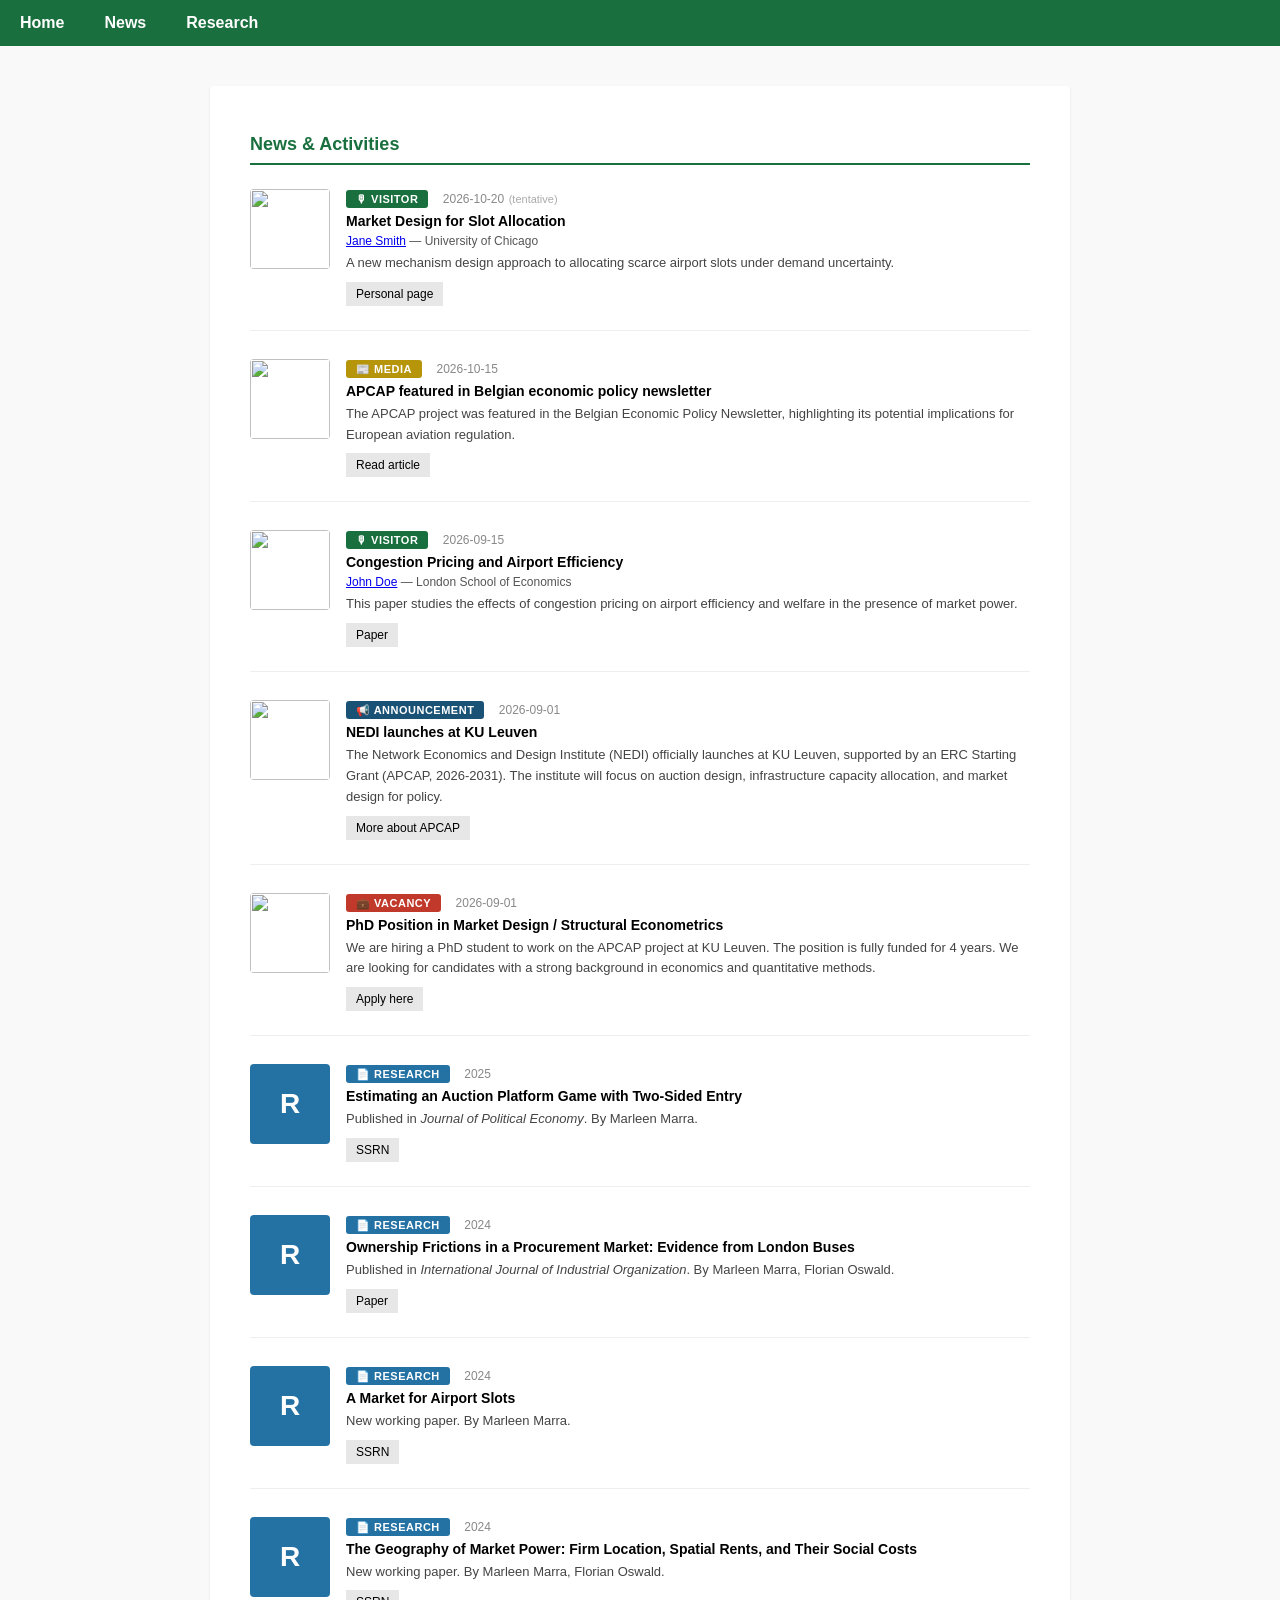
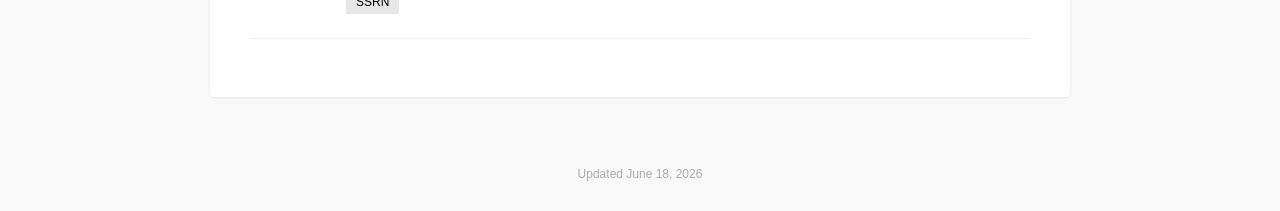
==== news.html @ 7d99cda6 "NEDI: news with color-coded items" ====
<!DOCTYPE html>
<html>
<head>
<title>NEDI — News</title>
<meta charset="UTF-8">
<meta name="viewport" content="width=device-width, initial-scale=1">
<style>
* { box-sizing: border-box; }
body { font-family: Arial, sans-serif; margin: 0; background: #f9f9f9; }
.navbar { display: flex; background-color: #196f3d; }
.navbar a { color: white; padding: 14px 20px; text-decoration: none; font-weight: bold; }
.navbar a:hover { background-color: #145a32; }
.container { max-width: 860px; margin: 40px auto; background: white;
              padding: 30px 40px; border-radius: 4px;
              box-shadow: 0 1px 3px rgba(0,0,0,0.08); }
h3 { font-size: 18px; border-bottom: 2px solid #196f3d;
      padding-bottom: 8px; margin-bottom: 24px; color: #196f3d; }
.btn { background-color: #e7e7e7; border: none; color: black;
       padding: 5px 10px; font-size: 12px; cursor: pointer;
       text-decoration: none; display: inline-block; }
.btn:hover { background-color: #d0d0d0; }
.footer { text-align: center; padding: 30px; color: #aaa; font-size: 12px; }
@media (max-width: 900px) {
    .container { padding: 20px; }
}
</style>
</head>
<body>
<div class="navbar">
  <a href="index.html">Home</a>
  <a href="news.html">News</a>
  <a href="outputs.html">Research</a>
</div>
<div class="container">
  <h3>News &amp; Activities</h3>
<div style="display:flex;gap:16px;margin-bottom:28px;padding-bottom:24px;
            border-bottom:1px solid #eee;align-items:flex-start;">
  <img src="pics/news/speaker_placeholder.png" alt="" style="width:80px;height:80px;object-fit:cover;border-radius:4px;flex-shrink:0;">
  <div style="flex:1;">
    <div style="margin-bottom:6px;">
      <span style="background:#196f3d;color:white;padding:3px 10px;border-radius:3px;font-size:11px;font-weight:bold;letter-spacing:0.5px;text-transform:uppercase;">🎙 visitor</span>
      <span style="color:#888;font-size:12px;margin-left:10px;">2026-10-20</span>
       <span style="color:#aaa;font-size:11px;">(tentative)</span>
    </div>
    <div style="font-weight:bold;font-size:14px;margin-bottom:5px;">Market Design for Slot Allocation</div>
    <div style="font-size:12px;color:#555;margin-bottom:5px;"><a href="https://example.com/janesmith" target="_blank">Jane Smith</a> &mdash; University of Chicago</div>
    <div style="font-size:13px;color:#444;line-height:1.6;">A new mechanism design approach to allocating scarce airport slots under demand uncertainty.
</div>
    <div style="margin-top:8px;"><a href="https://example.com/janesmith" target="_blank" class="btn">Personal page</a></div>
  </div>
</div>
<div style="display:flex;gap:16px;margin-bottom:28px;padding-bottom:24px;
            border-bottom:1px solid #eee;align-items:flex-start;">
  <img src="pics/news/news_placeholder.png" alt="" style="width:80px;height:80px;object-fit:cover;border-radius:4px;flex-shrink:0;">
  <div style="flex:1;">
    <div style="margin-bottom:6px;">
      <span style="background:#b7950b;color:white;padding:3px 10px;border-radius:3px;font-size:11px;font-weight:bold;letter-spacing:0.5px;text-transform:uppercase;">📰 media</span>
      <span style="color:#888;font-size:12px;margin-left:10px;">2026-10-15</span>
      
    </div>
    <div style="font-weight:bold;font-size:14px;margin-bottom:5px;">APCAP featured in Belgian economic policy newsletter</div>
    <div style="font-size:13px;color:#444;line-height:1.6;">The APCAP project was featured in the Belgian Economic Policy Newsletter, highlighting its potential implications for European aviation regulation.
</div>
    <div style="margin-top:8px;"><a href="https://example.com/article" target="_blank" class="btn">Read article</a></div>
  </div>
</div>
<div style="display:flex;gap:16px;margin-bottom:28px;padding-bottom:24px;
            border-bottom:1px solid #eee;align-items:flex-start;">
  <img src="pics/news/speaker_placeholder.png" alt="" style="width:80px;height:80px;object-fit:cover;border-radius:4px;flex-shrink:0;">
  <div style="flex:1;">
    <div style="margin-bottom:6px;">
      <span style="background:#196f3d;color:white;padding:3px 10px;border-radius:3px;font-size:11px;font-weight:bold;letter-spacing:0.5px;text-transform:uppercase;">🎙 visitor</span>
      <span style="color:#888;font-size:12px;margin-left:10px;">2026-09-15</span>
      
    </div>
    <div style="font-weight:bold;font-size:14px;margin-bottom:5px;">Congestion Pricing and Airport Efficiency</div>
    <div style="font-size:12px;color:#555;margin-bottom:5px;"><a href="https://example.com/johndoe" target="_blank">John Doe</a> &mdash; London School of Economics</div>
    <div style="font-size:13px;color:#444;line-height:1.6;">This paper studies the effects of congestion pricing on airport efficiency and welfare in the presence of market power.
</div>
    <div style="margin-top:8px;"><a href="https://papers.ssrn.com/example" target="_blank" class="btn">Paper</a></div>
  </div>
</div>
<div style="display:flex;gap:16px;margin-bottom:28px;padding-bottom:24px;
            border-bottom:1px solid #eee;align-items:flex-start;">
  <img src="pics/news/news_placeholder.png" alt="" style="width:80px;height:80px;object-fit:cover;border-radius:4px;flex-shrink:0;">
  <div style="flex:1;">
    <div style="margin-bottom:6px;">
      <span style="background:#1a5276;color:white;padding:3px 10px;border-radius:3px;font-size:11px;font-weight:bold;letter-spacing:0.5px;text-transform:uppercase;">📢 announcement</span>
      <span style="color:#888;font-size:12px;margin-left:10px;">2026-09-01</span>
      
    </div>
    <div style="font-weight:bold;font-size:14px;margin-bottom:5px;">NEDI launches at KU Leuven</div>
    <div style="font-size:13px;color:#444;line-height:1.6;">The Network Economics and Design Institute (NEDI) officially launches at KU Leuven, supported by an ERC Starting Grant (APCAP, 2026-2031). The institute will focus on auction design, infrastructure capacity allocation, and market design for policy.
</div>
    <div style="margin-top:8px;"><a href="https://research.kuleuven.be/EU/p/he/p1/erc/apcap" target="_blank" class="btn">More about APCAP</a></div>
  </div>
</div>
<div style="display:flex;gap:16px;margin-bottom:28px;padding-bottom:24px;
            border-bottom:1px solid #eee;align-items:flex-start;">
  <img src="pics/news/news_placeholder.png" alt="" style="width:80px;height:80px;object-fit:cover;border-radius:4px;flex-shrink:0;">
  <div style="flex:1;">
    <div style="margin-bottom:6px;">
      <span style="background:#c0392b;color:white;padding:3px 10px;border-radius:3px;font-size:11px;font-weight:bold;letter-spacing:0.5px;text-transform:uppercase;">💼 vacancy</span>
      <span style="color:#888;font-size:12px;margin-left:10px;">2026-09-01</span>
      
    </div>
    <div style="font-weight:bold;font-size:14px;margin-bottom:5px;">PhD Position in Market Design / Structural Econometrics</div>
    <div style="font-size:13px;color:#444;line-height:1.6;">We are hiring a PhD student to work on the APCAP project at KU Leuven. The position is fully funded for 4 years. We are looking for candidates with a strong background in economics and quantitative methods.
</div>
    <div style="margin-top:8px;"><a href="#" target="_blank" class="btn">Apply here</a></div>
  </div>
</div>
<div style="display:flex;gap:16px;margin-bottom:28px;padding-bottom:24px;
            border-bottom:1px solid #eee;align-items:flex-start;">
  <div style="width:80px;height:80px;border-radius:4px;flex-shrink:0;background:#2471a3;display:flex;align-items:center;justify-content:center;color:white;font-size:28px;font-weight:bold;">R</div>
  <div style="flex:1;">
    <div style="margin-bottom:6px;">
      <span style="background:#2471a3;color:white;padding:3px 10px;border-radius:3px;font-size:11px;font-weight:bold;letter-spacing:0.5px;text-transform:uppercase;">📄 research</span>
      <span style="color:#888;font-size:12px;margin-left:10px;">2025</span>
      
    </div>
    <div style="font-weight:bold;font-size:14px;margin-bottom:5px;">Estimating an Auction Platform Game with Two-Sided Entry</div>
    <div style="font-size:13px;color:#444;line-height:1.6;">Published in <em>Journal of Political Economy</em>. By Marleen Marra.</div>
    <div style="margin-top:8px;"><a href="https://papers.ssrn.com/sol3/papers.cfm?abstract_id=4879222" target="_blank" class="btn">SSRN</a></div>
  </div>
</div>
<div style="display:flex;gap:16px;margin-bottom:28px;padding-bottom:24px;
            border-bottom:1px solid #eee;align-items:flex-start;">
  <div style="width:80px;height:80px;border-radius:4px;flex-shrink:0;background:#2471a3;display:flex;align-items:center;justify-content:center;color:white;font-size:28px;font-weight:bold;">R</div>
  <div style="flex:1;">
    <div style="margin-bottom:6px;">
      <span style="background:#2471a3;color:white;padding:3px 10px;border-radius:3px;font-size:11px;font-weight:bold;letter-spacing:0.5px;text-transform:uppercase;">📄 research</span>
      <span style="color:#888;font-size:12px;margin-left:10px;">2024</span>
      
    </div>
    <div style="font-weight:bold;font-size:14px;margin-bottom:5px;">Ownership Frictions in a Procurement Market: Evidence from London Buses</div>
    <div style="font-size:13px;color:#444;line-height:1.6;">Published in <em>International Journal of Industrial Organization</em>. By Marleen Marra, Florian Oswald.</div>
    <div style="margin-top:8px;"><a href="https://www.sciencedirect.com/science/article/pii/S0167718724000353" target="_blank" class="btn">Paper</a></div>
  </div>
</div>
<div style="display:flex;gap:16px;margin-bottom:28px;padding-bottom:24px;
            border-bottom:1px solid #eee;align-items:flex-start;">
  <div style="width:80px;height:80px;border-radius:4px;flex-shrink:0;background:#2471a3;display:flex;align-items:center;justify-content:center;color:white;font-size:28px;font-weight:bold;">R</div>
  <div style="flex:1;">
    <div style="margin-bottom:6px;">
      <span style="background:#2471a3;color:white;padding:3px 10px;border-radius:3px;font-size:11px;font-weight:bold;letter-spacing:0.5px;text-transform:uppercase;">📄 research</span>
      <span style="color:#888;font-size:12px;margin-left:10px;">2024</span>
      
    </div>
    <div style="font-weight:bold;font-size:14px;margin-bottom:5px;">A Market for Airport Slots</div>
    <div style="font-size:13px;color:#444;line-height:1.6;">New working paper. By Marleen Marra.</div>
    <div style="margin-top:8px;"><a href="https://papers.ssrn.com/sol3/papers.cfm?abstract_id=4948006" target="_blank" class="btn">SSRN</a></div>
  </div>
</div>
<div style="display:flex;gap:16px;margin-bottom:28px;padding-bottom:24px;
            border-bottom:1px solid #eee;align-items:flex-start;">
  <div style="width:80px;height:80px;border-radius:4px;flex-shrink:0;background:#2471a3;display:flex;align-items:center;justify-content:center;color:white;font-size:28px;font-weight:bold;">R</div>
  <div style="flex:1;">
    <div style="margin-bottom:6px;">
      <span style="background:#2471a3;color:white;padding:3px 10px;border-radius:3px;font-size:11px;font-weight:bold;letter-spacing:0.5px;text-transform:uppercase;">📄 research</span>
      <span style="color:#888;font-size:12px;margin-left:10px;">2024</span>
      
    </div>
    <div style="font-weight:bold;font-size:14px;margin-bottom:5px;">The Geography of Market Power: Firm Location, Spatial Rents, and Their Social Costs</div>
    <div style="font-size:13px;color:#444;line-height:1.6;">New working paper. By Marleen Marra, Florian Oswald.</div>
    <div style="margin-top:8px;"><a href="https://papers.ssrn.com/sol3/papers.cfm?abstract_id=6946158" target="_blank" class="btn">SSRN</a></div>
  </div>
</div>

</div>
<div class="footer">Updated June 18, 2026</div>
</body>
</html>
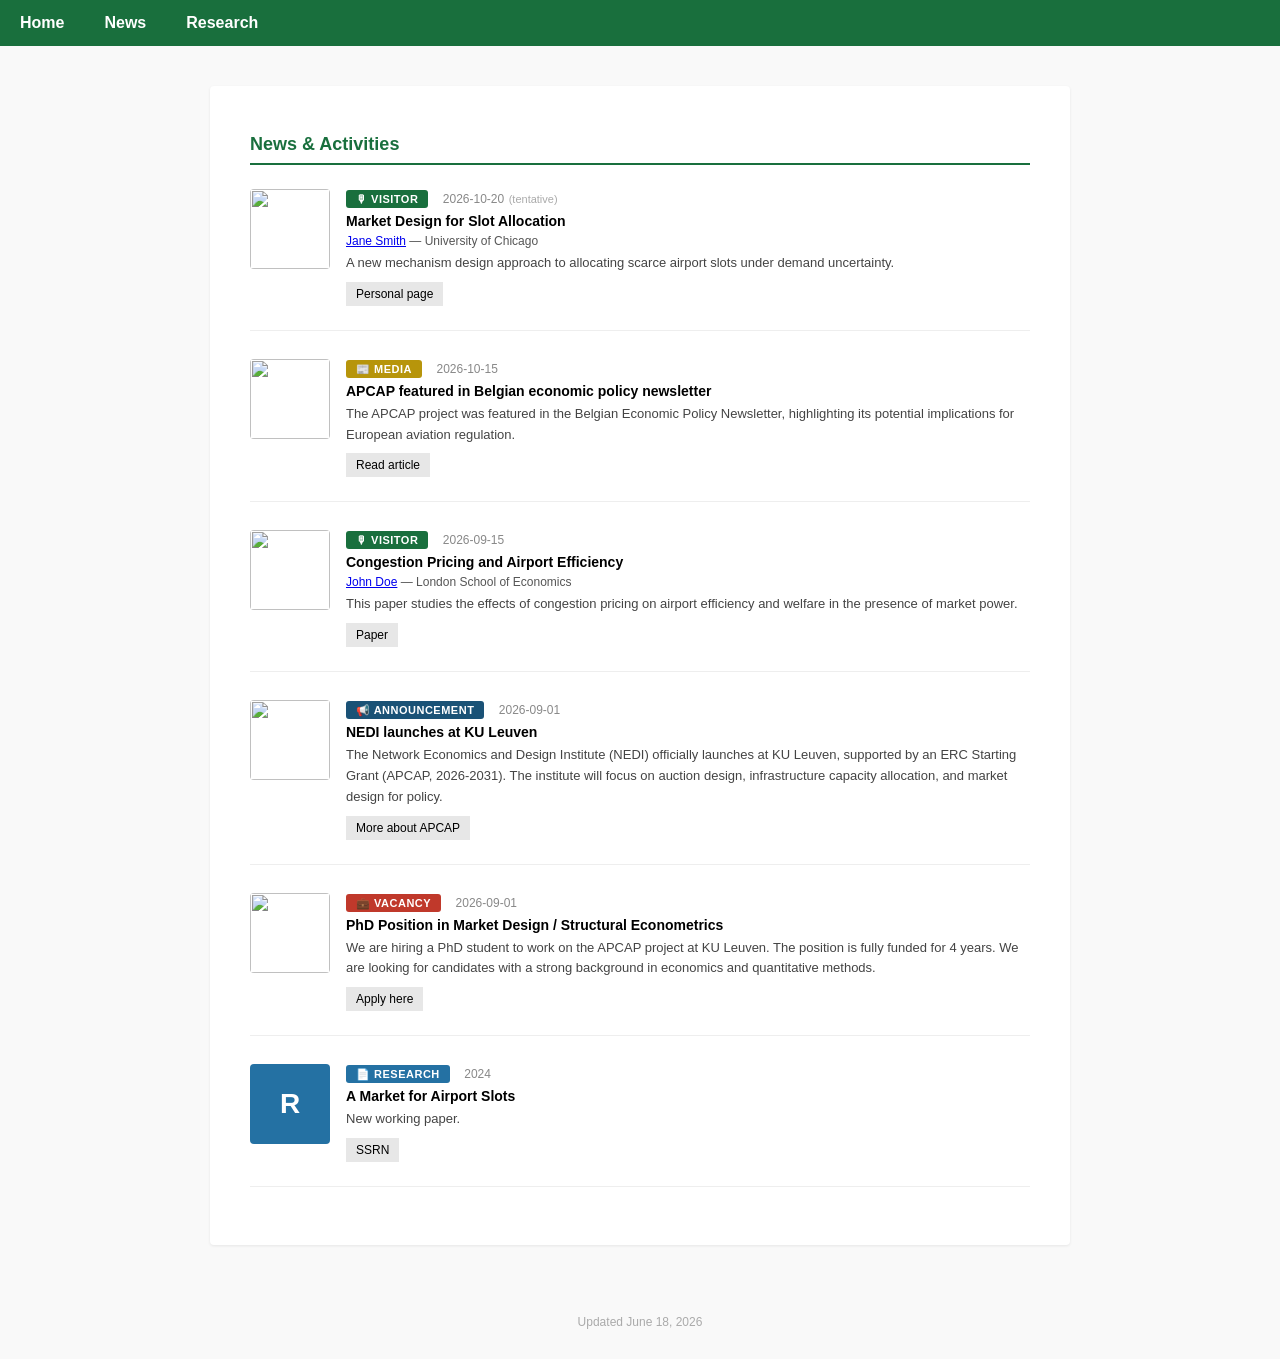
==== commit d6e234d5: "Update" ====
--- a/news.html
+++ b/news.html
@@ -116,54 +116,12 @@
   <div style="flex:1;">
     <div style="margin-bottom:6px;">
       <span style="background:#2471a3;color:white;padding:3px 10px;border-radius:3px;font-size:11px;font-weight:bold;letter-spacing:0.5px;text-transform:uppercase;">📄 research</span>
-      <span style="color:#888;font-size:12px;margin-left:10px;">2025</span>
-      
-    </div>
-    <div style="font-weight:bold;font-size:14px;margin-bottom:5px;">Estimating an Auction Platform Game with Two-Sided Entry</div>
-    <div style="font-size:13px;color:#444;line-height:1.6;">Published in <em>Journal of Political Economy</em>. By Marleen Marra.</div>
-    <div style="margin-top:8px;"><a href="https://papers.ssrn.com/sol3/papers.cfm?abstract_id=4879222" target="_blank" class="btn">SSRN</a></div>
-  </div>
-</div>
-<div style="display:flex;gap:16px;margin-bottom:28px;padding-bottom:24px;
-            border-bottom:1px solid #eee;align-items:flex-start;">
-  <div style="width:80px;height:80px;border-radius:4px;flex-shrink:0;background:#2471a3;display:flex;align-items:center;justify-content:center;color:white;font-size:28px;font-weight:bold;">R</div>
-  <div style="flex:1;">
-    <div style="margin-bottom:6px;">
-      <span style="background:#2471a3;color:white;padding:3px 10px;border-radius:3px;font-size:11px;font-weight:bold;letter-spacing:0.5px;text-transform:uppercase;">📄 research</span>
-      <span style="color:#888;font-size:12px;margin-left:10px;">2024</span>
-      
-    </div>
-    <div style="font-weight:bold;font-size:14px;margin-bottom:5px;">Ownership Frictions in a Procurement Market: Evidence from London Buses</div>
-    <div style="font-size:13px;color:#444;line-height:1.6;">Published in <em>International Journal of Industrial Organization</em>. By Marleen Marra, Florian Oswald.</div>
-    <div style="margin-top:8px;"><a href="https://www.sciencedirect.com/science/article/pii/S0167718724000353" target="_blank" class="btn">Paper</a></div>
-  </div>
-</div>
-<div style="display:flex;gap:16px;margin-bottom:28px;padding-bottom:24px;
-            border-bottom:1px solid #eee;align-items:flex-start;">
-  <div style="width:80px;height:80px;border-radius:4px;flex-shrink:0;background:#2471a3;display:flex;align-items:center;justify-content:center;color:white;font-size:28px;font-weight:bold;">R</div>
-  <div style="flex:1;">
-    <div style="margin-bottom:6px;">
-      <span style="background:#2471a3;color:white;padding:3px 10px;border-radius:3px;font-size:11px;font-weight:bold;letter-spacing:0.5px;text-transform:uppercase;">📄 research</span>
       <span style="color:#888;font-size:12px;margin-left:10px;">2024</span>
       
     </div>
     <div style="font-weight:bold;font-size:14px;margin-bottom:5px;">A Market for Airport Slots</div>
-    <div style="font-size:13px;color:#444;line-height:1.6;">New working paper. By Marleen Marra.</div>
+    <div style="font-size:13px;color:#444;line-height:1.6;">New working paper.</div>
     <div style="margin-top:8px;"><a href="https://papers.ssrn.com/sol3/papers.cfm?abstract_id=4948006" target="_blank" class="btn">SSRN</a></div>
-  </div>
-</div>
-<div style="display:flex;gap:16px;margin-bottom:28px;padding-bottom:24px;
-            border-bottom:1px solid #eee;align-items:flex-start;">
-  <div style="width:80px;height:80px;border-radius:4px;flex-shrink:0;background:#2471a3;display:flex;align-items:center;justify-content:center;color:white;font-size:28px;font-weight:bold;">R</div>
-  <div style="flex:1;">
-    <div style="margin-bottom:6px;">
-      <span style="background:#2471a3;color:white;padding:3px 10px;border-radius:3px;font-size:11px;font-weight:bold;letter-spacing:0.5px;text-transform:uppercase;">📄 research</span>
-      <span style="color:#888;font-size:12px;margin-left:10px;">2024</span>
-      
-    </div>
-    <div style="font-weight:bold;font-size:14px;margin-bottom:5px;">The Geography of Market Power: Firm Location, Spatial Rents, and Their Social Costs</div>
-    <div style="font-size:13px;color:#444;line-height:1.6;">New working paper. By Marleen Marra, Florian Oswald.</div>
-    <div style="margin-top:8px;"><a href="https://papers.ssrn.com/sol3/papers.cfm?abstract_id=6946158" target="_blank" class="btn">SSRN</a></div>
   </div>
 </div>
 
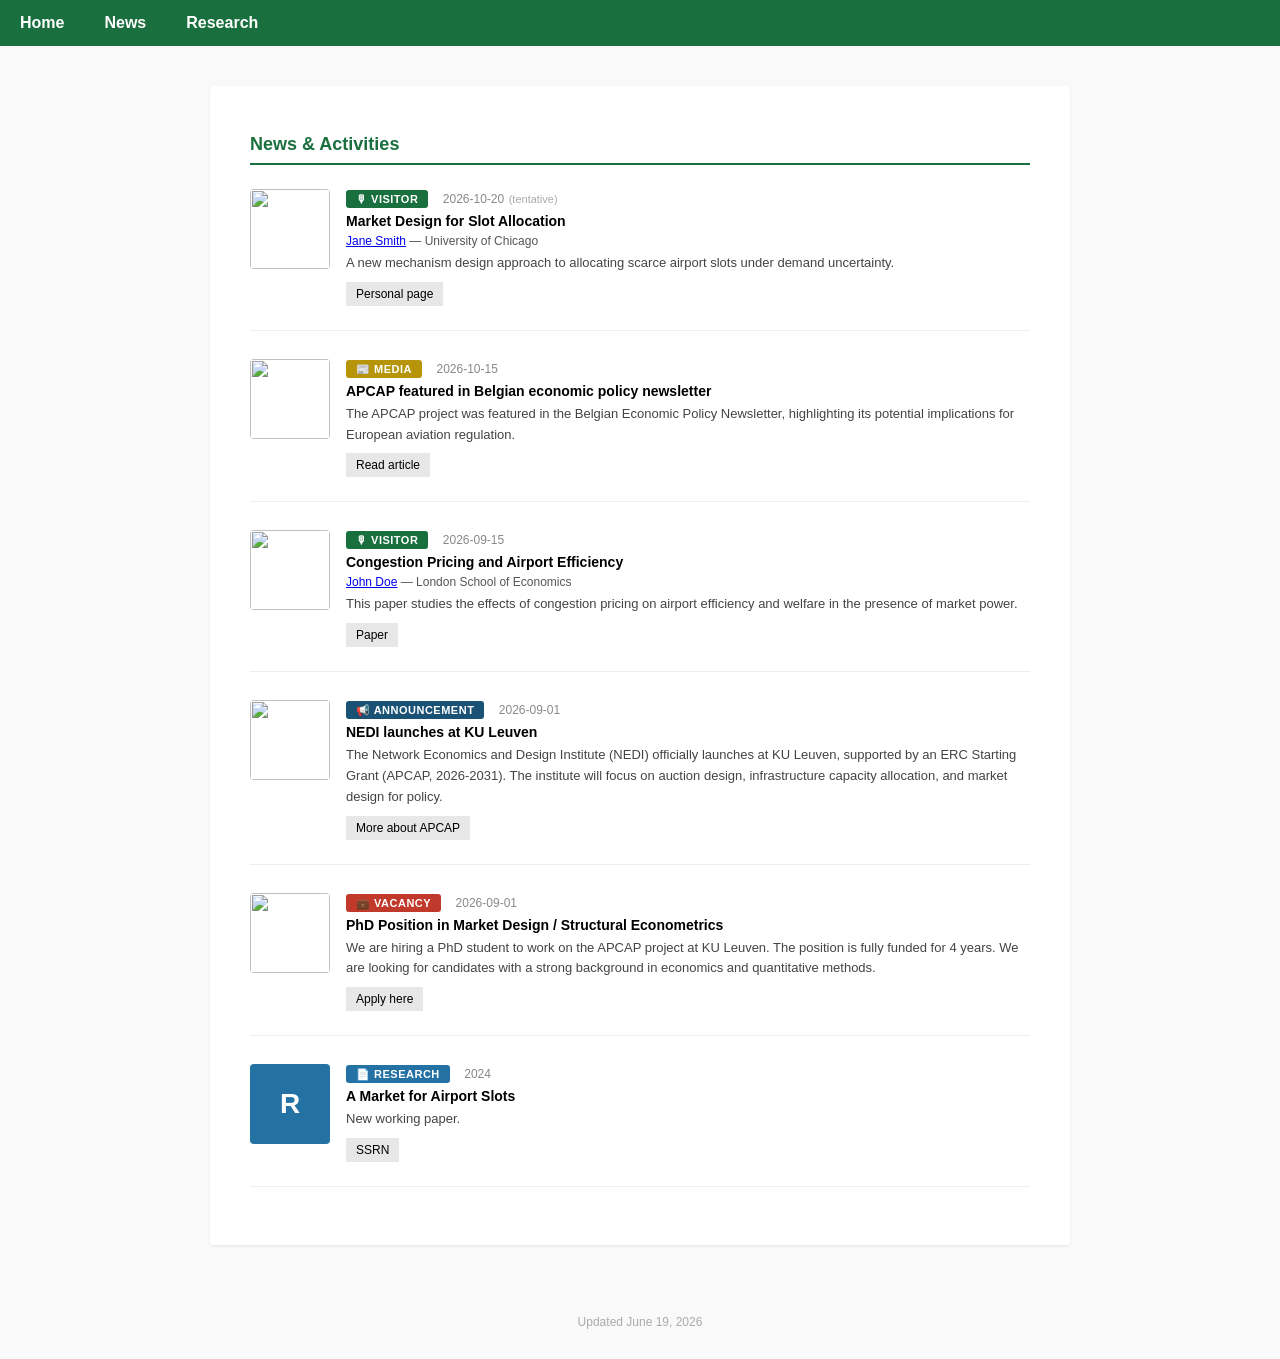
==== commit 2657a0c1: "Update" ====
--- a/news.html
+++ b/news.html
@@ -126,6 +126,6 @@
 </div>
 
 </div>
-<div class="footer">Updated June 18, 2026</div>
+<div class="footer">Updated June 19, 2026</div>
 </body>
 </html>
